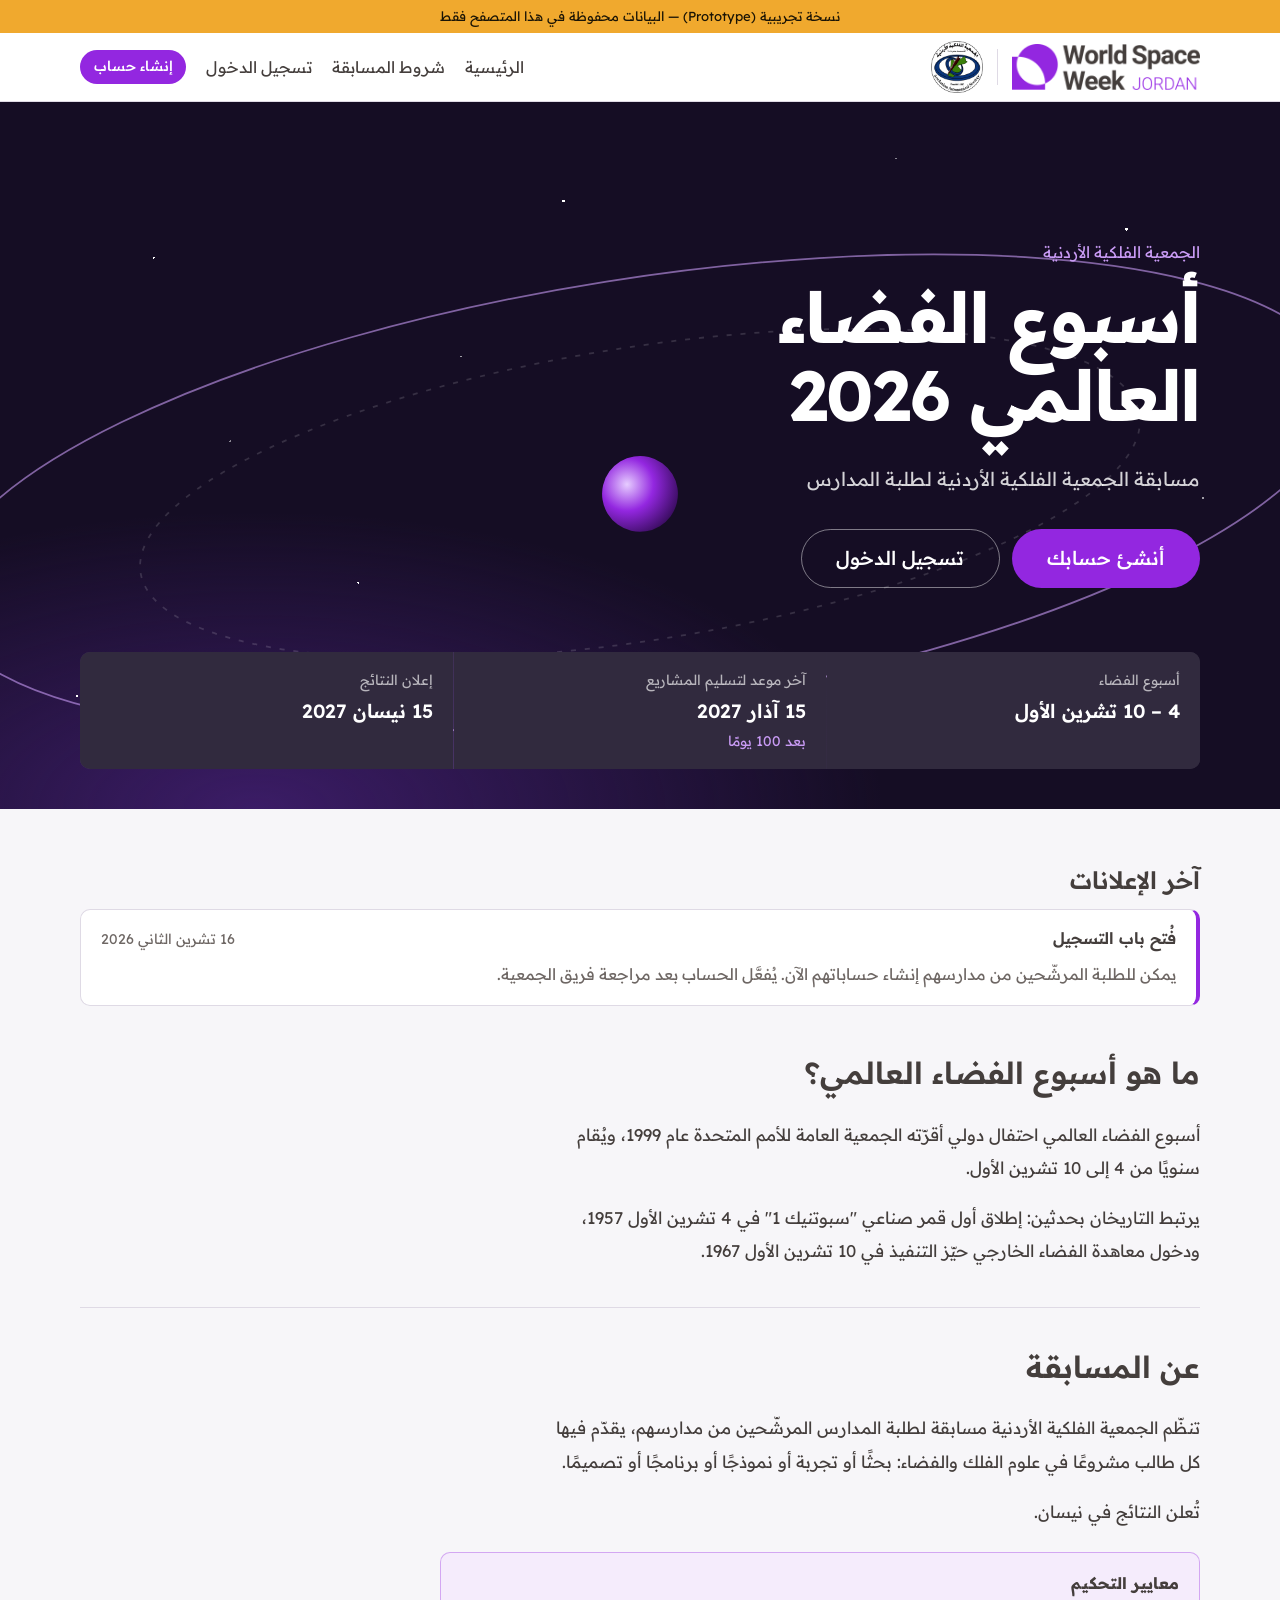
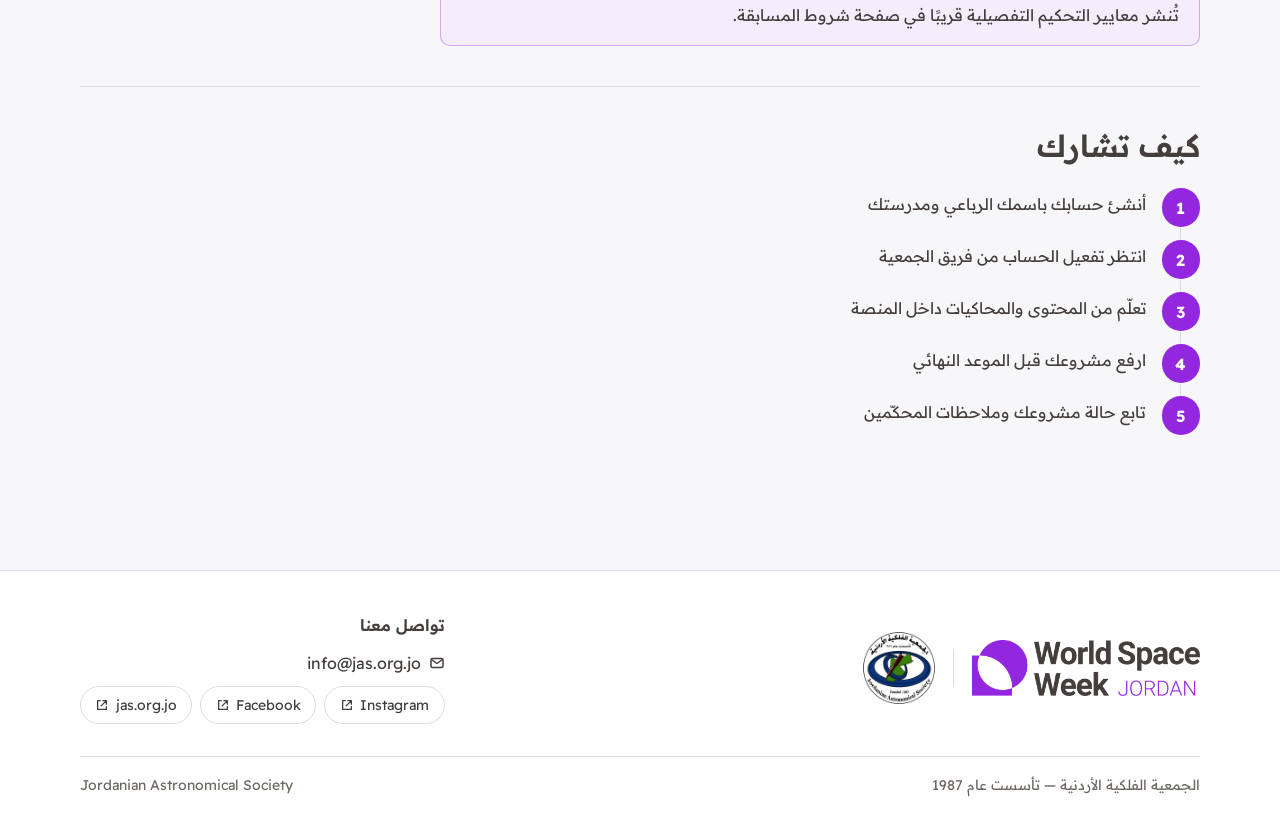
==== index.html @ 75c740f1 "Add files via upload" ====
<!doctype html>
<html lang="ar" dir="rtl">
<head>
  <meta charset="utf-8">
  <meta name="viewport" content="width=device-width, initial-scale=1, viewport-fit=cover">
  <title>أسبوع الفضاء العالمي — الأردن</title>
  <meta name="description" content="منصة مسابقة أسبوع الفضاء العالمي لطلبة المدارس — الجمعية الفلكية الأردنية">
  <meta name="theme-color" content="#FFFFFF" media="(prefers-color-scheme: light)">
  <meta name="theme-color" content="#1B1330" media="(prefers-color-scheme: dark)">
  <link rel="icon" type="image/png" href="assets/img/favicon-64.png">
  <link rel="apple-touch-icon" href="assets/img/apple-touch-icon.png">
  <link rel="preconnect" href="https://fonts.googleapis.com">
  <link rel="preconnect" href="https://fonts.gstatic.com" crossorigin>
  <link href="https://fonts.googleapis.com/css2?family=Readex+Pro:wght@300;400;500;600;700&display=swap" rel="stylesheet">
  <link rel="stylesheet" href="assets/css/styles.css?v=7">
</head>
<body>
  <div class="proto-bar">نسخة تجريبية (Prototype) — البيانات محفوظة في هذا المتصفح فقط</div>
  <div id="app"><div class="loading" role="status"><span class="orbit-spinner" aria-hidden="true"></span><span>جارٍ التحميل…</span></div></div>
  <noscript><p style="padding:2rem;text-align:center">هذه المنصة تحتاج إلى تفعيل JavaScript.</p></noscript>

  <!-- عند رفع أي تحديث: غيّر رقم ?v= في كل الأسطر (7 ← 8 ...) حتى يجلب المتصفح الملفات الجديدة -->
  <!-- ترتيب التحميل مهم: الإعدادات ← الأدوات ← المكوّنات ← البيانات ← الصفحات ← التشغيل -->
  <script src="assets/js/config.js?v=7"></script>
  <script src="assets/js/ui.js?v=7"></script>
  <script src="assets/js/texts.js?v=7"></script>
  <script src="assets/js/components.js?v=7"></script>
  <script src="assets/js/mock-data.js?v=7"></script>
  <script src="assets/js/api.js?v=7"></script>
  <script src="assets/js/app.js?v=7"></script>
  <script src="assets/js/views/public.js?v=7"></script>
  <script src="assets/js/views/student.js?v=7"></script>
  <script src="assets/js/views/admin.js?v=7"></script>
  <script>WSW.start();</script>
</body>
</html>
---- assets/css/styles.css ----
/* =========================================================
   styles.css — منصة أسبوع الفضاء العالمي
   الألوان كلها متغيّرات في :root — عدّلها لتطابق هوية الجمعية.
   ========================================================= */

:root {
  /* الهوية الرسمية — World Space Week Jordan
     البنفسجي: Pantone 7442 C · الرمادي الفحمي: Pantone Black 7 C */
  --brand: #9327E0;
  --brand-hover: #7C1BC4;
  --brand-light: #C99BF5;      /* بنفسجي فاتح للنصوص على الخلفيات الغامقة */
  --charcoal: #443E3C;

  --night: #150D24;            /* سماء الليل: أسود مائل للبنفسجي */
  --night-2: #241640;
  --violet: var(--brand);      /* الروابط وحالات التمرير */

  /* ألوان دلالية (حالات) — ليست من الهوية، ومستقلة عنها عمدًا */
  --amber: #F0A92E;
  --amber-deep: #B8740F;
  --teal: #1C8C7A;
  --rose: #C2413B;

  /* الأسطح والنص (فاتح) */
  --bg: #F7F6F9;
  --surface: #FFFFFF;
  --surface-2: #EFECF3;
  --ink: var(--charcoal);
  --ink-2: #6E6764;
  --line: #DFDAE5;
  --focus: var(--brand);

  --radius-lg: 18px;
  --radius: 10px;
  --radius-sm: 6px;
  --shadow: 0 1px 2px rgba(15, 21, 53, .06), 0 8px 24px -12px rgba(15, 21, 53, .18);

  --font: "Readex Pro", "Segoe UI", Tahoma, "Noto Sans Arabic", system-ui, sans-serif;
  --step--1: .875rem;
  --step-0: 1rem;
  --step-1: 1.2rem;
  --step-2: 1.5rem;
  --step-3: 2rem;
  --step-4: clamp(2.4rem, 6vw, 4.4rem);

  --wrap: 1120px;
  color-scheme: light;
}

@media (prefers-color-scheme: dark) {
  :root:not([data-theme="light"]) {
    --bg: #110A1D; --surface: #1B1330; --surface-2: #251A3F;
    --ink: #EEEAF3; --ink-2: #B3A9C4; --line: #35294D; --focus: var(--brand-light); --violet: var(--brand-light);
    --shadow: 0 1px 2px rgba(0,0,0,.3), 0 10px 28px -14px rgba(0,0,0,.6);
    color-scheme: dark;
  }
}
:root[data-theme="dark"] {
  --bg: #110A1D; --surface: #1B1330; --surface-2: #251A3F;
  --ink: #EEEAF3; --ink-2: #B3A9C4; --line: #35294D; --focus: var(--brand-light); --violet: var(--brand-light);
  --shadow: 0 1px 2px rgba(0,0,0,.3), 0 10px 28px -14px rgba(0,0,0,.6);
  color-scheme: dark;
}

/* ---------- الأساس ---------- */
*, *::before, *::after { box-sizing: border-box; }
html { -webkit-text-size-adjust: 100%; scroll-padding-top: env(safe-area-inset-top, 0px); height: 100%; }
:root { padding-top: env(safe-area-inset-top, 0px); padding-bottom: env(safe-area-inset-bottom, 0px); }
body {
  margin: 0; min-height: 100%;
  font-family: var(--font); font-size: var(--step-0); line-height: 1.75;
  background: var(--bg); color: var(--ink);
  text-rendering: optimizeLegibility;
}
body.no-scroll { overflow: hidden; }
h1, h2, h3, h4 { line-height: 1.3; margin: 0 0 .5em; font-weight: 600; }
h1 { font-size: var(--step-3); letter-spacing: -.01em; }
h2 { font-size: var(--step-2); }
h3 { font-size: var(--step-1); }
p { margin: 0 0 1em; }
a { color: var(--violet); text-underline-offset: .2em; }

img, video, iframe { max-width: 100%; display: block; }
:focus-visible { outline: 3px solid var(--focus); outline-offset: 2px; border-radius: 4px; }
.sr-only { position: absolute; width: 1px; height: 1px; overflow: hidden; clip: rect(0 0 0 0); white-space: nowrap; }
.muted { color: var(--ink-2); }
.wrap { width: min(100% - 2.5rem, var(--wrap)); margin-inline: auto; }
.page-pad { padding-block: 4rem; }
[dir="ltr"] { text-align: left; }
input[dir="ltr"] { text-align: left; }

/* ---------- الأزرار ---------- */
.btn {
  --b: var(--surface-2); --c: var(--ink);
  display: inline-flex; align-items: center; justify-content: center; gap: .5em;
  min-height: 44px; padding: .5em 1.25em; border: 1px solid transparent; border-radius: 999px;
  background: var(--b); color: var(--c); font: inherit; font-weight: 500; text-decoration: none;
  cursor: pointer; transition: background-color .15s, border-color .15s, transform .1s;
}
.btn:active { transform: translateY(1px); }
.btn:disabled { opacity: .55; cursor: not-allowed; }
.btn--primary { --b: var(--brand); --c: #fff; }
.btn--primary:hover { --b: var(--brand-hover); }
.btn--ghost { --b: transparent; border-color: var(--line); }
.btn--ghost:hover { --b: var(--surface-2); }
.btn--danger { --b: var(--rose); --c: #fff; }
.btn--danger-ghost { --b: transparent; --c: var(--rose); border-color: color-mix(in srgb, var(--rose) 40%, transparent); }
.btn--danger-ghost:hover { --b: color-mix(in srgb, var(--rose) 10%, transparent); }
.btn--onDark { --b: transparent; --c: #fff; border-color: rgba(255,255,255,.45); }
.btn--onDark:hover { --b: rgba(255,255,255,.1); }
.btn--small { min-height: 34px; padding: .2em .9em; font-size: var(--step--1); }
.btn--large { min-height: 52px; padding: .6em 1.8em; font-size: var(--step-1); }
.btn--block { width: 100%; }
.btn.is-busy { position: relative; color: transparent; }
.btn.is-busy::after { content: ""; position: absolute; width: 1.1em; height: 1.1em; border: 2px solid var(--ink-2); border-top-color: transparent; border-radius: 50%; animation: spin .7s linear infinite; }
.btn-group { display: flex; flex-wrap: wrap; gap: .5rem; }
.icon-btn { width: 34px; height: 34px; display: inline-grid; place-items: center; border: 1px solid var(--line); border-radius: 50%; background: var(--surface); color: var(--ink); cursor: pointer; font: inherit; }
.icon-btn:hover:not(:disabled) { background: var(--surface-2); }
.icon-btn:disabled { opacity: .35; cursor: default; }
.linklike { background: none; border: 0; padding: 0; font: inherit; color: inherit; text-decoration: underline; text-underline-offset: .2em; cursor: pointer; }

/* ---------- الشارة (Brand) ---------- */
.brand { display: inline-flex; align-items: center; color: inherit; text-decoration: none; flex: none; }
.brands { display: flex; align-items: center; gap: .9rem; }
.brand__divider { width: 1px; height: 36px; background: var(--line); flex: none; }
.sidebar .brand__divider { background: rgba(255,255,255,.25); height: 30px; }
.brand__logo { height: 46px; width: auto; display: block; }
.brand__logo--jas { height: 52px; }
.brand__logo--white { display: none; }
.sidebar .brands { gap: .6rem; }
.sidebar .brand__logo { height: 34px; }
.sidebar .brand__logo--jas { height: 42px; }
.sidebar .brand__logo--color { display: none; }
.sidebar .brand__logo--white { display: block; }
@media (prefers-color-scheme: dark) {
  :root:not([data-theme="light"]) :is(.topbar, .footer) .brand__logo--color { display: none; }
  :root:not([data-theme="light"]) :is(.topbar, .footer) .brand__logo--white { display: block; }
}

/* ---------- الواجهة العامة ---------- */
.topbar { position: sticky; top: 0; z-index: 20; background: color-mix(in srgb, var(--surface) 94%, transparent); color: var(--ink); border-bottom: 1px solid var(--line); backdrop-filter: blur(8px); padding-top: env(safe-area-inset-top, 0px); top: env(safe-area-inset-top, 0px); }
.topbar__inner { display: flex; align-items: center; justify-content: space-between; gap: 1rem; min-height: 68px; }
.topnav { display: flex; align-items: center; gap: 1.25rem; flex-wrap: wrap; }
.topnav a:not(.btn) { color: var(--ink); text-decoration: none; }
.topnav a:not(.btn):hover { color: var(--violet); }

/* ذيل الصفحة: الشعاران + التواصل */
.footer { margin-top: 5rem; border-top: 1px solid var(--line); background: var(--surface); color: var(--ink-2); font-size: var(--step--1); }
.footer__inner { display: flex; justify-content: space-between; align-items: center; gap: 2rem 3rem; flex-wrap: wrap; padding-block: 2.5rem 2rem; }
.footer__logos { display: flex; align-items: center; gap: 1.1rem; }
.footer .brand__logo { height: 56px; }
.footer .brand__logo--jas { height: 72px; }
.footer__contact { display: flex; flex-direction: column; gap: .6rem; }
.footer__title { margin: 0; font-weight: 600; color: var(--ink); font-size: var(--step-0); }
.footer__mail { display: inline-flex; align-items: center; gap: .5rem; color: var(--ink); text-decoration: none; font-size: var(--step-0); }
.footer__mail:hover { color: var(--violet); }
.footer__social { list-style: none; padding: 0; margin: 0; display: flex; flex-wrap: wrap; gap: .5rem; }
.footer__social a { display: inline-flex; align-items: center; gap: .4rem; min-height: 38px; padding: .2rem .9rem; border: 1px solid var(--line); border-radius: 999px; color: var(--ink); text-decoration: none; }
.footer__social a:hover { border-color: var(--brand); color: var(--violet); }
.footer__icon { width: 1em; height: 1em; flex: none; }
.footer__bottom { display: flex; justify-content: space-between; gap: .5rem 1rem; flex-wrap: wrap; border-top: 1px solid var(--line); padding-block: 1rem 1.5rem; }
.footer__bottom p { margin: 0; }

/* الـHero: سماء الليل ومدار واحد — العنصر البصري المميز للمنصة */
.hero { position: relative; overflow: hidden; background: var(--night); color: #fff; isolation: isolate; }
.hero__sky {
  position: absolute; inset: 0; z-index: -2;
  background:
    radial-gradient(1px 1px at 12% 22%, #fff 99%, transparent), radial-gradient(1px 1px at 28% 68%, #fff 99%, transparent),
    radial-gradient(1.5px 1.5px at 44% 14%, #fff 99%, transparent), radial-gradient(1px 1px at 63% 42%, #fff 99%, transparent),
    radial-gradient(1px 1px at 78% 78%, #fff 99%, transparent), radial-gradient(1.5px 1.5px at 88% 18%, #fff 99%, transparent),
    radial-gradient(1px 1px at 6% 84%, #fff 99%, transparent), radial-gradient(1px 1px at 52% 88%, #fff 99%, transparent),
    radial-gradient(1px 1px at 36% 36%, rgba(255,255,255,.6) 99%, transparent), radial-gradient(1px 1px at 94% 56%, rgba(255,255,255,.6) 99%, transparent),
    radial-gradient(1px 1px at 18% 48%, rgba(255,255,255,.5) 99%, transparent), radial-gradient(1px 1px at 70% 8%, rgba(255,255,255,.5) 99%, transparent),
    radial-gradient(ellipse 70% 60% at 20% 100%, #3B1C66 0%, transparent 70%),
    var(--night);
}
.hero__orbit { position: absolute; inset: 0; width: 100%; height: 100%; z-index: -1; }
.orbit-path { fill: none; stroke: rgba(201, 155, 245, .6); stroke-width: 1.4; stroke-dasharray: 2400; stroke-dashoffset: 2400; animation: draw 2.6s cubic-bezier(.6,.1,.2,1) .2s forwards; }
.orbit-path--faint { stroke: rgba(255,255,255,.14); stroke-dasharray: 4 7; stroke-dashoffset: 0; animation: none; }
.orbit-planet { transform-origin: 600px 310px; }
.orbit-sat {
  fill: #fff; filter: drop-shadow(0 0 6px #fff);
  offset-path: path("M 40 310 A 560 170 0 1 1 1160 310 A 560 170 0 1 1 40 310");
  offset-rotate: 0deg;
  animation: orbit 48s linear infinite; opacity: 0; animation-delay: 2.4s;
}
@keyframes draw { to { stroke-dashoffset: 0; } }
@keyframes orbit { 0% { offset-distance: 0%; opacity: 1; } 100% { offset-distance: 100%; opacity: 1; } }

.hero__content { padding-block: clamp(4rem, 12vw, 8.5rem) 2.5rem; max-width: 760px; margin-inline-start: max(1.25rem, calc((100% - var(--wrap)) / 2)); }
.hero__org { font-size: var(--step-0); color: var(--brand-light); margin-bottom: .75rem; }
.hero__title { font-size: var(--step-4); font-weight: 700; line-height: 1.12; letter-spacing: -.02em; margin-bottom: .4em; text-wrap: balance; }
.hero__tagline { font-size: var(--step-1); color: rgba(255,255,255,.82); max-width: 34ch; }
.hero__actions { display: flex; gap: .75rem; flex-wrap: wrap; margin-top: 2rem; }
.hero__facts { padding-block: 1.5rem 2.5rem; }
.hero__facts dl { display: grid; grid-template-columns: repeat(auto-fit, minmax(190px, 1fr)); gap: 1px; margin: 0; background: rgba(255,255,255,.12); border-radius: var(--radius); overflow: hidden; }
.hero__facts dl > div { background: color-mix(in srgb, var(--night) 88%, #fff); padding: 1rem 1.25rem; }
.hero__facts dt { font-size: var(--step--1); color: rgba(255,255,255,.65); }
.hero__facts dd { margin: .2rem 0 0; font-weight: 600; font-size: var(--step-1); }
.hero__facts dd small { display: block; font-weight: 400; font-size: var(--step--1); color: var(--brand-light); }

.news { padding-top: 3.5rem; }
.news__list { display: grid; gap: 1rem; grid-template-columns: repeat(auto-fit, minmax(260px, 1fr)); }
.news__list--stack { grid-template-columns: 1fr; max-width: 760px; }
.announce { background: var(--surface); border: 1px solid var(--line); border-radius: var(--radius); padding: 1.1rem 1.25rem; }
.announce--pinned { border-inline-start: 4px solid var(--brand); }
.announce header { display: flex; justify-content: space-between; gap: 1rem; align-items: baseline; }
.announce h3 { font-size: var(--step-0); margin: 0; }
.announce time { font-size: var(--step--1); color: var(--ink-2); white-space: nowrap; }
.announce p { margin: .5rem 0 0; color: var(--ink-2); }

.page-head { background: radial-gradient(ellipse 60% 120% at 0% 0%, #3B1C66, transparent 70%), var(--night); color: #fff; padding-block: 3rem 2.5rem; }
.page-head h1 { margin: 0; font-size: clamp(1.8rem, 4vw, 2.6rem); }

/* ---------- المحتوى الديناميكي (CMS) ---------- */
.cms { padding-top: 3rem; }
.cms--app { padding-top: 0; }
.cms-section { padding-block: 2.5rem; border-top: 1px solid var(--line); scroll-margin-top: 90px; }
.cms-section:first-child { border-top: 0; padding-top: 0; }
.cms-section__head { max-width: 62ch; margin-bottom: 1.5rem; }
.cms-section__head h2 { font-size: clamp(1.4rem, 3vw, 1.9rem); margin-bottom: .25em; }
.lede { color: var(--ink-2); font-size: var(--step-1); margin: 0; }
.cms-section__body > * + * { margin-top: 1.5rem; }
.prose { max-width: 66ch; font-size: 1.06rem; line-height: 1.95; }
.prose p:last-child { margin-bottom: 0; }

.c-grid { display: grid; gap: 1rem; grid-template-columns: repeat(auto-fill, minmax(250px, 1fr)); }
.c-image, .c-video, .c-sim, .c-gallery { margin: 0; }
.c-image img { border-radius: var(--radius); width: 100%; }
figcaption { color: var(--ink-2); font-size: var(--step--1); margin-top: .5rem; }
.ratio { position: relative; aspect-ratio: 16 / 9; background: #000; border-radius: var(--radius); overflow: hidden; max-width: 820px; }
.ratio iframe, .ratio video { position: absolute; inset: 0; width: 100%; height: 100%; border: 0; }
.c-sim iframe { width: 100%; border: 1px solid var(--line); border-radius: var(--radius); background: #fff; }
.c-gallery__grid { display: grid; gap: .5rem; grid-template-columns: repeat(auto-fill, minmax(160px, 1fr)); }
.c-gallery__grid img, .c-gallery__grid .media-placeholder { aspect-ratio: 1; object-fit: cover; border-radius: var(--radius-sm); width: 100%; }
.media-placeholder { aspect-ratio: 16 / 9; background: radial-gradient(circle at 70% 30%, #4A2380, var(--night)); }

.c-link { display: flex; flex-direction: column; gap: .2rem; padding: 1rem 1.2rem; border: 1px solid var(--line); border-radius: var(--radius); background: var(--surface); color: var(--ink); text-decoration: none; transition: border-color .15s; }
.c-link:hover { border-color: var(--violet); }
.c-link__title { font-weight: 600; }
.c-link__desc { color: var(--ink-2); font-size: var(--step--1); }
.c-link__host { color: var(--violet); font-size: var(--step--1); margin-top: auto; padding-top: .4rem; direction: ltr; text-align: end; }
.c-link--file .c-link__host { direction: rtl; }

.c-card { display: flex; flex-direction: column; background: var(--surface); border: 1px solid var(--line); border-radius: var(--radius); overflow: hidden; color: var(--ink); text-decoration: none; }
.c-card img, .c-card .media-placeholder { aspect-ratio: 16 / 9; object-fit: cover; width: 100%; }
.c-card__body { padding: 1rem 1.2rem; }
.c-card h4 { margin: 0 0 .3rem; }
.c-card p { margin: 0; color: var(--ink-2); font-size: var(--step--1); }

/* بطاقة المهمة الفضائية — مثال المكوّن المخصص */
.c-mission { display: flex; flex-direction: column; background: var(--night); color: #fff; border-radius: var(--radius-lg); padding: 1.25rem 1.3rem 1rem; position: relative; overflow: hidden; }
.c-mission::after { content: ""; position: absolute; inset-inline-end: -40px; top: -40px; width: 140px; height: 140px; border: 1px solid rgba(201,155,245,.4); border-radius: 50%; }
.c-mission header { position: relative; z-index: 1; }
.c-mission__date { font-size: 2.6rem; font-weight: 700; color: var(--brand-light); line-height: 1; display: block; margin-bottom: .6rem; font-variant-numeric: tabular-nums; }
.c-mission h4 { font-size: var(--step-1); margin: 0; }
.c-mission__agency { font-size: var(--step--1); color: rgba(255,255,255,.65); }
.c-mission img { border-radius: var(--radius-sm); margin-top: .75rem; aspect-ratio: 16/9; object-fit: cover; }
.c-mission p { color: rgba(255,255,255,.85); margin: .8rem 0 1rem; font-size: .95rem; }
.c-mission footer { margin-top: auto; display: flex; justify-content: space-between; gap: .5rem; flex-wrap: wrap; border-top: 1px solid rgba(255,255,255,.14); padding-top: .7rem; font-size: var(--step--1); color: rgba(255,255,255,.65); }
.c-mission footer a { color: var(--brand-light); }

.c-notice { border-radius: var(--radius); padding: 1rem 1.25rem; border: 1px solid; max-width: 760px; }
.c-notice strong { display: block; margin-bottom: .25rem; }
.c-notice p { margin: 0; }
.c-notice p + p { margin-top: .5rem; }
.c-notice--info { background: color-mix(in srgb, var(--violet) 9%, var(--surface)); border-color: color-mix(in srgb, var(--violet) 35%, transparent); }
.c-notice--warn { background: color-mix(in srgb, var(--amber) 14%, var(--surface)); border-color: color-mix(in srgb, var(--amber) 55%, transparent); }
.c-notice--success { background: color-mix(in srgb, var(--teal) 10%, var(--surface)); border-color: color-mix(in srgb, var(--teal) 40%, transparent); }
.c-notice + .c-notice, .dash-head + .c-notice { margin-bottom: 1rem; }

/* الخطوات: تسلسل حقيقي، فالترقيم هنا يحمل معنى */
.c-steps { list-style: none; counter-reset: s; padding: 0; margin: 0; display: grid; gap: 0; max-width: 640px; }
.c-steps li { counter-increment: s; position: relative; padding: 0 3.4rem 1.5rem 0; min-height: 2.6rem; }
.c-steps li::before { content: counter(s); position: absolute; inset-inline-start: 0; top: -.1rem; width: 2.4rem; height: 2.4rem; display: grid; place-items: center; border-radius: 50%; background: var(--brand); color: #fff; font-weight: 700; }
.c-steps li::after { content: ""; position: absolute; inset-inline-start: 1.2rem; top: 2.4rem; bottom: .1rem; width: 1px; background: var(--line); }
.c-steps li:last-child::after { display: none; }

.c-assignment { display: flex; justify-content: space-between; align-items: center; gap: 1.5rem; flex-wrap: wrap; padding: 1.25rem 1.4rem; border: 2px dashed color-mix(in srgb, var(--brand) 55%, var(--line)); border-radius: var(--radius-lg); max-width: 820px; }
.c-assignment strong { font-size: var(--step-1); }
.c-assignment p { margin: .4rem 0 0; }
.c-assignment__due { color: var(--violet); font-weight: 500; }

/* ---------- الدخول والتسجيل ---------- */
.auth { display: grid; gap: 1.5rem; justify-content: center; align-items: start; grid-template-columns: minmax(0, 460px); padding: 3.5rem 1.25rem; }
.auth--wide { grid-template-columns: minmax(0, 620px); }
@media (min-width: 900px) { .auth:not(.auth--wide) { grid-template-columns: 440px 320px; } }
.auth__card { background: var(--surface); border: 1px solid var(--line); border-radius: var(--radius-lg); padding: clamp(1.4rem, 4vw, 2.2rem); box-shadow: var(--shadow); }
.auth__card h1 { font-size: var(--step-2); }
.auth__alt { text-align: center; margin: 1.2rem 0 0; color: var(--ink-2); }
.demo-box { border: 1px dashed var(--line); border-radius: var(--radius); padding: 1rem 1.2rem; font-size: var(--step--1); color: var(--ink-2); }
.demo-box table { border-collapse: collapse; width: 100%; }
.demo-box td { padding: .3rem 0; border-top: 1px solid var(--line); }
.demo-box td[dir="ltr"] { font-size: .8rem; }
.status-card--pending { border-top: 4px solid var(--amber); }
.status-card--rejected, .status-card--disabled { border-top: 4px solid var(--rose); }

/* ---------- النماذج ---------- */
.field { display: block; margin: 0 0 1.1rem; border: 0; padding: 0; min-width: 0; }
.field label, .field legend { display: block; font-weight: 500; margin-bottom: .35rem; padding: 0; }
.req { color: var(--rose); }
input:not([type=checkbox]):not([type=file]), select, textarea {
  width: 100%; font: inherit; color: var(--ink); background: var(--surface);
  border: 1px solid var(--line); border-radius: var(--radius-sm); padding: .6rem .75rem; min-height: 44px;
}
textarea { resize: vertical; line-height: 1.7; }
input:focus, select:focus, textarea:focus { outline: 2px solid var(--focus); outline-offset: 0; border-color: transparent; }
[aria-invalid="true"] { border-color: var(--rose) !important; }
.hint { font-size: var(--step--1); color: var(--ink-2); margin: .3rem 0 0; }
.field-error { color: var(--rose); font-size: var(--step--1); margin: .3rem 0 0; }
.form-error { background: color-mix(in srgb, var(--rose) 10%, var(--surface)); color: var(--rose); padding: .7rem 1rem; border-radius: var(--radius-sm); }
.check { display: flex; gap: .6rem; align-items: flex-start; margin: .6rem 0 1.2rem; cursor: pointer; }
.check input { width: 1.15rem; height: 1.15rem; margin-top: .35rem; accent-color: var(--brand); flex: none; }
.grid-2 { display: grid; gap: 0 1rem; grid-template-columns: repeat(auto-fit, minmax(220px, 1fr)); }
.form-actions { display: flex; gap: .6rem; flex-wrap: wrap; margin-top: 1.25rem; }
.form-actions--sticky { position: sticky; bottom: env(safe-area-inset-bottom, 0px); background: var(--surface); padding: 1rem 0 .5rem; border-top: 1px solid var(--line); }
.form-panel { background: var(--surface); border: 1px solid var(--line); border-radius: var(--radius-lg); padding: clamp(1.2rem, 3vw, 2rem); max-width: 780px; }
.dropzone { display: grid; place-items: center; min-height: 96px; border: 2px dashed var(--line); border-radius: var(--radius); color: var(--ink-2); cursor: pointer; text-align: center; padding: 1rem; }
.dropzone.is-over, .dropzone:hover { border-color: var(--violet); color: var(--ink); }
.dropzone input { position: absolute; width: 1px; height: 1px; opacity: 0; }
.dropzone:focus-within { outline: 3px solid var(--focus); }
.file-list { list-style: none; padding: 0; margin: 0 0 .6rem; display: grid; gap: .4rem; }
.file-list li { display: flex; align-items: center; gap: .75rem; padding: .4rem .5rem .4rem .75rem; background: var(--surface-2); border-radius: var(--radius-sm); }
.file-list li span:first-child { flex: 1; overflow-wrap: anywhere; }
.link-row { display: grid; grid-template-columns: 1fr 1.6fr auto; gap: .5rem; margin-bottom: .5rem; align-items: center; }
@media (max-width: 560px) { .link-row { grid-template-columns: 1fr auto; } .link-row [data-u] { grid-column: 1; grid-row: 2; } }

/* ---------- قوالب اللوحات (طالب / إدارة) ---------- */
.app { display: grid; grid-template-columns: 260px minmax(0, 1fr); min-height: 100%; }
.sidebar {
  position: sticky; top: env(safe-area-inset-top, 0px); height: 100vh; height: 100dvh; overflow-y: auto; display: flex; flex-direction: column; gap: 1.5rem;
  background: var(--night); color: #fff; padding: 1.4rem 1rem;
}
.app--admin .sidebar { background: #1E1530; }
.sidenav { display: flex; flex-direction: column; gap: .15rem; }
.sidenav a { color: rgba(255,255,255,.78); text-decoration: none; padding: .55rem .8rem; border-radius: var(--radius-sm); }
.sidenav a:hover { background: rgba(255,255,255,.07); color: #fff; }
.sidenav a[aria-current="page"] { background: rgba(147,39,224,.28); color: #fff; font-weight: 500; box-shadow: inset -3px 0 0 var(--brand-light); }
.sidebar__user { margin-top: auto; border-top: 1px solid rgba(255,255,255,.12); padding-top: 1rem; display: flex; flex-direction: column; font-size: var(--step--1); }
.sidebar__name { font-weight: 500; }
.sidebar__role { color: rgba(255,255,255,.6); }
.sidebar__links { display: flex; gap: 1rem; margin-top: .6rem; }
.sidebar__links a, .sidebar__links button { color: rgba(255,255,255,.8); }
.app__main { padding: clamp(1.25rem, 3vw, 2.5rem); max-width: 1180px; width: 100%; }
.app__main:focus { outline: none; }

@media (max-width: 860px) {
  .app { grid-template-columns: minmax(0, 1fr); }
  .sidebar { position: sticky; top: 0; height: auto; flex-direction: column; gap: .6rem; padding: .8rem 1rem .4rem; z-index: 20; padding-top: calc(.8rem + env(safe-area-inset-top, 0px)); top: 0; }
  .sidenav { flex-direction: row; overflow-x: auto; scrollbar-width: none; margin-inline: -1rem; padding-inline: 1rem; }
  .sidenav a { white-space: nowrap; }
  .sidenav a[aria-current="page"] { box-shadow: inset 0 -2px 0 var(--brand-light); }
  .sidebar__user { display: none; }
}

.dash-head { margin-bottom: 1.75rem; }
.dash-head h1 { margin-bottom: .2em; }
.dash-head--row { display: flex; justify-content: space-between; align-items: center; gap: 1rem; flex-wrap: wrap; }
.dash-head--row h1 { margin: 0; }
.dash-head__meta { color: var(--ink-2); margin: 0; }
.crumbs { margin: 0 0 .4rem; font-size: var(--step--1); }
.crumbs a { color: var(--ink-2); }

.dash-grid, .detail-grid { display: grid; gap: 1rem; grid-template-columns: repeat(auto-fit, minmax(280px, 1fr)); align-items: start; }
.panel { background: var(--surface); border: 1px solid var(--line); border-radius: var(--radius-lg); padding: 1.25rem 1.4rem; min-width: 0; }
.panel--wide { grid-column: 1 / -1; }
.panel h2 { font-size: var(--step-1); }
.panel__head { display: flex; justify-content: space-between; align-items: baseline; gap: 1rem; }
.panel--deadline { background: var(--night); color: #fff; border-color: var(--night); }
.panel--deadline .muted { color: rgba(255,255,255,.65); }
.panel--danger { border-color: color-mix(in srgb, var(--rose) 35%, var(--line)); }
.big-number { font-size: 3.4rem; font-weight: 700; line-height: 1; color: var(--brand-light); margin: .4rem 0 .6rem; font-variant-numeric: tabular-nums; }
.big-number span { display: block; font-size: var(--step-0); font-weight: 400; color: #fff; margin-top: .4rem; }
.mini-list { list-style: none; padding: 0; margin: 0 0 1rem; }
.mini-list li { display: flex; align-items: center; justify-content: space-between; gap: .75rem; padding: .6rem 0; border-bottom: 1px solid var(--line); }
.mini-list li:last-child { border-bottom: 0; }
.mini-list a { color: var(--ink); }

.stat-row { display: grid; gap: 1rem; grid-template-columns: repeat(auto-fit, minmax(170px, 1fr)); margin-bottom: 1.5rem; }
.stat { display: flex; flex-direction: column; background: var(--surface); border: 1px solid var(--line); border-radius: var(--radius); padding: 1rem 1.2rem; color: var(--ink-2); text-decoration: none; }
a.stat:hover { border-color: var(--violet); }
.stat__n { font-size: 2.1rem; font-weight: 700; color: var(--ink); line-height: 1.2; font-variant-numeric: tabular-nums; }
.stat__n small { font-size: 1rem; color: var(--ink-2); font-weight: 400; }
.stat--alert .stat__n { color: var(--amber-deep); }
.bars { list-style: none; padding: 0; margin: 0; display: grid; gap: .8rem; }
.bars li { display: grid; grid-template-columns: 7rem 1fr 2rem; gap: .75rem; align-items: center; }
.bars__track { height: 10px; background: var(--surface-2); border-radius: 99px; overflow: hidden; }
.bars__fill { display: block; height: 100%; background: var(--teal); border-radius: 99px; }
.bars b { text-align: end; font-variant-numeric: tabular-nums; }

/* الحالات: اللون يحمل المعنى، والنص يبقى موجودًا دائمًا */
.pill { display: inline-block; padding: .1rem .7rem; border-radius: 999px; font-size: .82rem; font-weight: 500; white-space: nowrap; border: 1px solid transparent; }
.pill--draft, .pill--pub-draft, .pill--acc-pending { background: var(--surface-2); color: var(--ink-2); border-color: var(--line); }
.pill--submitted { background: color-mix(in srgb, var(--brand) 14%, transparent); color: var(--violet); }
.pill--under_review, .pill--acc-pending { background: color-mix(in srgb, var(--amber) 20%, transparent); color: var(--amber-deep); border-color: transparent; }
.pill--approved, .pill--acc-active, .pill--pub-published { background: color-mix(in srgb, var(--teal) 15%, transparent); color: var(--teal); }
.pill--needs_revision { background: color-mix(in srgb, var(--amber) 28%, transparent); color: #8A5410; }
.pill--rejected, .pill--acc-rejected, .pill--acc-disabled { background: color-mix(in srgb, var(--rose) 13%, transparent); color: var(--rose); }
.pill--pub-hidden { background: transparent; color: var(--ink-2); border: 1px dashed var(--line); }
@media (prefers-color-scheme: dark) { :root:not([data-theme="light"]) .pill--needs_revision { color: var(--amber); } }

/* ---------- المشاريع ---------- */
.project-list { display: grid; gap: .75rem; max-width: 860px; }
.project-row { display: flex; align-items: center; justify-content: space-between; gap: 1rem; background: var(--surface); border: 1px solid var(--line); border-radius: var(--radius); padding: 1rem 1.25rem; color: var(--ink); text-decoration: none; }
.project-row:hover { border-color: var(--violet); }
.project-row h2 { font-size: var(--step-1); margin: 0 0 .15rem; }
.project-row p { margin: 0; font-size: var(--step--1); }
.toolbar { display: flex; gap: .6rem; flex-wrap: wrap; margin: 0 0 1.5rem; }

/* مسار حالة المشروع — تسلسل حقيقي */
.track { list-style: none; display: grid; grid-template-columns: repeat(4, 1fr); padding: 0; margin: 0 0 1.5rem; counter-reset: t; max-width: 860px; }
.track li { counter-increment: t; position: relative; text-align: center; font-size: var(--step--1); color: var(--ink-2); padding-top: 2.4rem; }
.track li::before { content: counter(t); position: absolute; top: 0; inset-inline-start: 50%; transform: translateX(50%); width: 1.9rem; height: 1.9rem; border-radius: 50%; display: grid; place-items: center; background: var(--surface); border: 2px solid var(--line); color: var(--ink-2); font-weight: 600; z-index: 1; }
.track li::after { content: ""; position: absolute; top: .9rem; inset-inline-start: 50%; width: 100%; height: 2px; background: var(--line); }
.track li:last-child::after { display: none; }
.track li.is-done::before { background: var(--teal); border-color: var(--teal); color: #fff; }
.track li.is-done:has(+ li.is-done)::after { background: var(--teal); }
.track li.is-current { color: var(--ink); font-weight: 600; }
.track li.is-current::before { box-shadow: 0 0 0 4px color-mix(in srgb, var(--teal) 25%, transparent); }
.track li.track--needs_revision.is-current::before { background: var(--amber); border-color: var(--amber); color: #1A1405; }
.track li.track--rejected.is-current::before { background: var(--rose); border-color: var(--rose); }
.kv { margin: 0; display: grid; gap: .5rem; }
.kv > div { display: grid; grid-template-columns: 7.5rem 1fr; gap: .75rem; }
.kv dt { color: var(--ink-2); }
.kv dd { margin: 0; overflow-wrap: anywhere; }
.attach-list { list-style: none; padding: 0; margin: 0; display: grid; gap: .5rem; }
.attach-list li { display: flex; justify-content: space-between; gap: 1rem; }
.history { list-style: none; padding: 0; margin: 0; }
.history li { display: flex; justify-content: space-between; gap: 1rem; padding: .45rem 0; border-bottom: 1px solid var(--line); font-size: var(--step--1); }
.history li:last-child { border: 0; }
.history time { color: var(--ink-2); }
.review-panel { margin-top: 1rem; border: 2px solid var(--violet); }

.toc { display: flex; gap: .5rem; flex-wrap: wrap; margin-bottom: 2rem; }
.toc a { padding: .35rem .9rem; border-radius: 999px; background: var(--surface); border: 1px solid var(--line); color: var(--ink); text-decoration: none; font-size: var(--step--1); }
.toc a:hover { border-color: var(--violet); }

/* ---------- الجداول والفلاتر ---------- */
.filters { display: flex; flex-wrap: wrap; gap: .5rem; margin-bottom: 1rem; }
.filters input { flex: 2 1 240px; }
.filters select { flex: 1 1 150px; width: auto; }
.bulk { display: flex; align-items: center; gap: 1rem; padding: .6rem 1rem; background: color-mix(in srgb, var(--amber) 14%, var(--surface)); border-radius: var(--radius-sm); margin-bottom: 1rem; }
.bulk[hidden] { display: none; }
.table-wrap { position: relative; overflow-x: auto; background: var(--surface); border: 1px solid var(--line); border-radius: var(--radius); }
.table { width: 100%; border-collapse: collapse; font-size: .94rem; }
.table th { text-align: start; font-weight: 500; color: var(--ink-2); background: var(--surface-2); padding: .7rem .9rem; white-space: nowrap; }
.table td { padding: .75rem .9rem; border-top: 1px solid var(--line); vertical-align: top; }
.table--compact td { padding: .45rem .9rem; }
.table tr.is-link { cursor: pointer; }
.table tr.is-link:hover td { background: color-mix(in srgb, var(--violet) 5%, transparent); }
.table a { color: var(--ink); }
.row-actions { white-space: nowrap; }
.row-actions .btn + .btn { margin-inline-start: .3rem; }
.table-count { margin-top: .6rem; font-size: var(--step--1); }

/* ---------- محرر الصفحات (Page Builder) ---------- */
.builder { list-style: none; padding: 0; margin: 0; display: grid; gap: 1rem; }
.builder__section { min-width: 0; background: var(--surface); border: 1px solid var(--line); border-radius: var(--radius-lg); padding: 1rem; }
.builder__section.is-muted { border-style: dashed; }
.builder__section.is-muted > .builder__head .builder__title { opacity: .6; }
.builder__head { display: flex; align-items: center; gap: .9rem; flex-wrap: wrap; }
.builder__title { flex: 1 1 200px; min-width: 0; }
.builder__title h2 { font-size: var(--step-1); margin: 0; }
.builder__title p { margin: 0; font-size: var(--step--1); }
.builder__move { display: flex; flex-direction: column; gap: .25rem; }
.builder__tools { display: flex; gap: .4rem; align-items: center; flex-wrap: wrap; }
.builder__tools select { width: auto; min-height: 34px; padding: .2rem .5rem; font-size: var(--step--1); }
.builder__items { list-style: none; padding: 0; margin: 1rem 0 .75rem; display: grid; gap: .5rem; }
.builder__item { min-width: 0; display: flex; align-items: center; gap: .75rem; flex-wrap: wrap; background: var(--bg); border: 1px solid var(--line); border-radius: var(--radius); padding: .5rem .75rem; }
.builder__item .builder__move { flex-direction: row; }
.builder__item.is-muted { opacity: .65; border-style: dashed; }
.builder__summary { flex: 1 1 180px; min-width: 0; color: var(--ink-2); font-size: var(--step--1); overflow: hidden; text-overflow: ellipsis; white-space: nowrap; }
.type-chip { display: inline-flex; gap: .4rem; align-items: center; font-size: .82rem; font-weight: 500; padding: .15rem .6rem; border-radius: var(--radius-sm); background: var(--surface-2); white-space: nowrap; }
.add-cmp { width: 100%; padding: .7rem; border: 2px dashed var(--line); border-radius: var(--radius); background: none; color: var(--ink-2); font: inherit; cursor: pointer; }
.add-cmp:hover { border-color: var(--brand); color: var(--ink); }
.type-grid { display: grid; gap: .6rem; grid-template-columns: repeat(auto-fill, minmax(140px, 1fr)); }
.type-tile { display: flex; flex-direction: column; align-items: center; gap: .3rem; padding: 1rem .5rem; border: 1px solid var(--line); border-radius: var(--radius); background: var(--surface); color: var(--ink); font: inherit; cursor: pointer; }
.type-tile:hover { border-color: var(--brand); }
.type-tile small { color: var(--violet); }
.type-tile__icon { display: grid; place-items: center; width: 2.4rem; height: 2.4rem; border-radius: 50%; background: var(--brand); color: #fff; font-weight: 700; }
.cmp-editor { display: grid; gap: 1.5rem; grid-template-columns: minmax(0, 1fr) minmax(0, 1fr); }
@media (max-width: 800px) { .cmp-editor { grid-template-columns: 1fr; } }
.cmp-preview { background: var(--bg); border-radius: var(--radius); padding: 1rem; min-width: 0; }
.cmp-preview__label { font-size: var(--step--1); color: var(--ink-2); margin-bottom: .75rem; }
.lib { display: grid; gap: 1rem; grid-template-columns: repeat(auto-fill, minmax(260px, 1fr)); }
.lib__item { background: var(--surface); border: 1px solid var(--line); border-radius: var(--radius); padding: 1rem 1.2rem; }
.lib__item header { display: flex; align-items: center; gap: .6rem; }
.lib__item h2 { font-size: var(--step-0); margin: 0; flex: 1; }
.lib__item p { margin: .4rem 0; font-size: .8rem; }
.lib__item ul { margin: 0; padding-inline-start: 1.1rem; font-size: var(--step--1); }

/* ---------- نوافذ وإشعارات ---------- */
.modal-backdrop { position: fixed; inset: 0; z-index: 50; background: rgba(8, 11, 30, .55); display: grid; place-items: center; padding: 1rem; padding-top: calc(1rem + env(safe-area-inset-top, 0px)); padding-bottom: calc(1rem + env(safe-area-inset-bottom, 0px)); animation: fade .15s; }
.modal { background: var(--surface); color: var(--ink); border-radius: var(--radius-lg); width: min(560px, 100%); max-height: 100%; overflow: auto; box-shadow: 0 30px 80px -20px rgba(0,0,0,.5); animation: rise .2s cubic-bezier(.2,.8,.2,1); }
.modal--wide { width: min(980px, 100%); }
.modal__head { display: flex; justify-content: space-between; align-items: center; padding: 1rem 1.3rem; border-bottom: 1px solid var(--line); position: sticky; top: 0; background: var(--surface); z-index: 1; }
.modal__head h2 { font-size: var(--step-1); margin: 0; }
.modal__body { padding: 1.3rem; }
.confirm-text { font-size: var(--step-1); }
#toasts { position: fixed; bottom: calc(1rem + env(safe-area-inset-bottom, 0px)); inset-inline-start: 50%; transform: translateX(50%); z-index: 60; display: grid; gap: .5rem; width: max-content; max-width: calc(100% - 2rem); }
.toast { background: var(--night); color: #fff; padding: .7rem 1.2rem; border-radius: 999px; box-shadow: var(--shadow); animation: rise .2s; border-inline-start: 4px solid var(--teal); }
.toast--err { border-color: var(--rose); }
.toast.is-leaving { opacity: 0; transition: opacity .3s; }
@keyframes fade { from { opacity: 0; } }
@keyframes rise { from { opacity: 0; transform: translateY(8px); } }
@keyframes spin { to { transform: rotate(360deg); } }

.empty { text-align: center; padding: 3rem 1rem; border: 1px dashed var(--line); border-radius: var(--radius-lg); color: var(--ink-2); }
.empty__title { font-size: var(--step-1); color: var(--ink); font-weight: 600; margin-bottom: .3rem; }
.loading { display: flex; align-items: center; justify-content: center; gap: .8rem; padding: 4rem 1rem; color: var(--ink-2); }
.orbit-spinner { width: 22px; height: 22px; border: 2px solid var(--line); border-top-color: var(--brand); border-radius: 50%; animation: spin .8s linear infinite; }

/* شريط الـPrototype */
.proto-bar { background: var(--amber); color: #1A1405; text-align: center; font-size: .82rem; padding: .3rem 1rem; }
.proto-bar a { color: inherit; }

@media (max-width: 640px) {
  .brand__logo { height: 38px; } .brand__logo--jas { height: 44px; }
  .footer__inner { flex-direction: column; align-items: flex-start; }
  .topbar__inner { flex-direction: column; align-items: flex-start; padding-block: .8rem; gap: .6rem; }
  .topnav { gap: .9rem; font-size: var(--step--1); }
  .hero__content { padding-top: 3rem; }
  .kv > div { grid-template-columns: 6rem 1fr; }
  .track li { font-size: .75rem; }
  .bars li { grid-template-columns: 5.5rem 1fr 1.5rem; }
}

@media (prefers-reduced-motion: reduce) {
  *, *::before, *::after { animation-duration: .001ms !important; animation-iteration-count: 1 !important; transition: none !important; }
  .orbit-path { stroke-dashoffset: 0; }
  .orbit-sat { display: none; }
}

/* =========================================================
   أوضاع التحرير على الصفحة
   ========================================================= */
#edit-bar {
  position: fixed; z-index: 40; inset-inline-end: 1rem; bottom: calc(1rem + env(safe-area-inset-bottom, 0px));
  display: flex; flex-wrap: wrap; align-items: center; gap: .4rem; max-width: calc(100% - 2rem);
  background: var(--night); color: #fff; padding: .4rem; border-radius: 999px; box-shadow: 0 12px 30px -10px rgba(0,0,0,.5);
}
#edit-bar button {
  display: inline-flex; align-items: center; gap: .5rem; min-height: 38px; padding: .3rem 1rem;
  border: 1px solid rgba(255,255,255,.25); border-radius: 999px; background: transparent; color: #fff; font: inherit; font-size: .9rem; cursor: pointer;
}
#edit-bar button[aria-pressed="true"] { background: var(--amber); border-color: var(--amber); color: #1A1405; }
.edit-bar__dot { width: .55rem; height: .55rem; border-radius: 50%; background: rgba(255,255,255,.45); }
#edit-bar button[aria-pressed="true"] .edit-bar__dot { background: #1A1405; }
.edit-bar__hint { font-size: .8rem; color: rgba(255,255,255,.75); padding-inline: .6rem; }
@media (max-width: 640px) { #edit-bar { border-radius: var(--radius-lg); inset-inline: 1rem; } .edit-bar__hint { flex-basis: 100%; } }

/* تحرير النصوص: كل نص قابل للتعديل محاط بخط متقطع */
body.is-editing-texts [data-t], body.is-editing-texts [data-setting] {
  outline: 1.5px dashed var(--amber); outline-offset: 2px; border-radius: 3px; cursor: text;
}
body.is-editing-texts [data-t]:hover, body.is-editing-texts [data-setting]:hover { background: color-mix(in srgb, var(--amber) 22%, transparent); }

/* تحرير المحتوى على الصفحة */
.ed-banner { border: 1px solid color-mix(in srgb, var(--amber) 55%, transparent); background: color-mix(in srgb, var(--amber) 12%, var(--surface)); border-radius: var(--radius); padding: .7rem 1rem; margin-bottom: 1.5rem; font-size: var(--step--1); }
.ed-section { position: relative; outline: 1px dashed color-mix(in srgb, var(--violet) 45%, transparent); outline-offset: .75rem; border-radius: 4px; margin-block: 1.25rem; }
.ed-section.is-muted > .cms-section__head, .ed-section.is-muted > .cms-section__body { opacity: .5; }
.ed-cmp { position: relative; border: 1px dashed var(--line); border-radius: var(--radius); padding: .5rem; min-width: 0; }
.ed-cmp.is-muted > :not(.ed-tools) { opacity: .45; }
.ed-cmp:hover { border-color: var(--violet); }
.ed-tools { display: flex; flex-wrap: wrap; align-items: center; gap: .3rem; margin-bottom: .5rem; font-size: .8rem; }
.ed-tools--section { margin-bottom: 1rem; }
.ed-tools__label { font-weight: 600; color: var(--violet); margin-inline-end: .25rem; }
@media (prefers-color-scheme: dark) { :root:not([data-theme="light"]) .ed-tools__label { color: var(--brand-light); } }
.ed-btn { min-height: 30px; padding: .1rem .7rem; border: 1px solid var(--line); border-radius: 999px; background: var(--surface); color: var(--ink); font: inherit; font-size: .8rem; cursor: pointer; }
.ed-btn:hover:not(:disabled) { border-color: var(--violet); }
.ed-btn:disabled { opacity: .35; cursor: default; }
.ed-btn--danger { color: var(--rose); }
.cms-section .add-cmp { margin-top: 1rem; }
.add-section { display: block; width: 100%; margin-top: 2rem; padding: 1.1rem; border: 2px dashed var(--brand); border-radius: var(--radius-lg); background: color-mix(in srgb, var(--brand) 5%, transparent); color: var(--ink); font: inherit; font-weight: 500; cursor: pointer; }
.add-section:hover { background: color-mix(in srgb, var(--brand) 12%, transparent); }

/* التسجيل: الإقليم أولًا ثم المدرسة */
.school-pick select { margin-top: .6rem; }
.region-choice { display: grid; grid-template-columns: repeat(3, 1fr); gap: .5rem; }
.region-chip { position: relative; cursor: pointer; }
.region-chip input { position: absolute; opacity: 0; inset: 0; }
.region-chip span { display: grid; place-items: center; min-height: 48px; padding: .4rem; text-align: center; border: 1px solid var(--line); border-radius: var(--radius); background: var(--surface); transition: border-color .15s, background-color .15s; }
.region-chip input:checked + span { border: 2px solid var(--brand); background: color-mix(in srgb, var(--brand) 10%, var(--surface)); font-weight: 600; }
.region-chip input:focus-visible + span { outline: 3px solid var(--focus); outline-offset: 2px; }
.check span { flex: 1; }
.temp-pass code { font-size: 1.3rem; letter-spacing: .08em; background: var(--surface-2); padding: .1rem .5rem; border-radius: var(--radius-sm); }
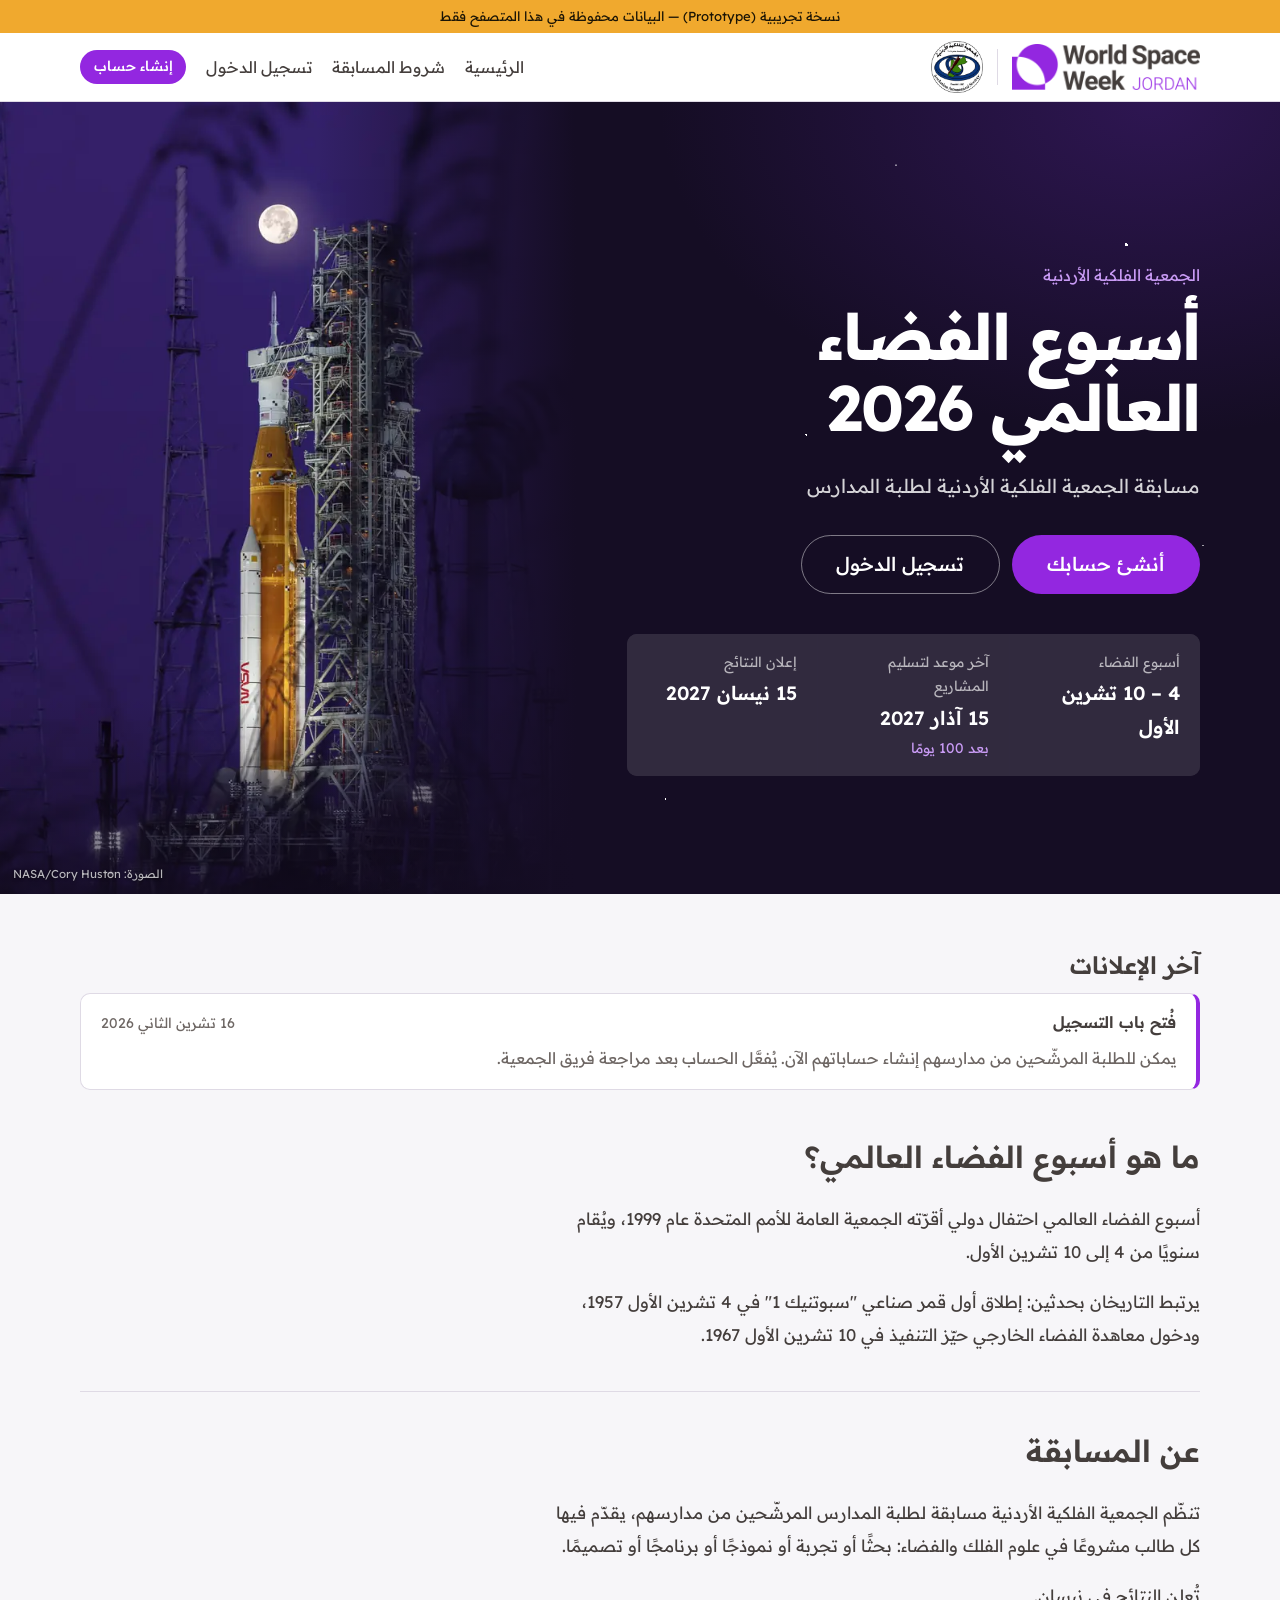
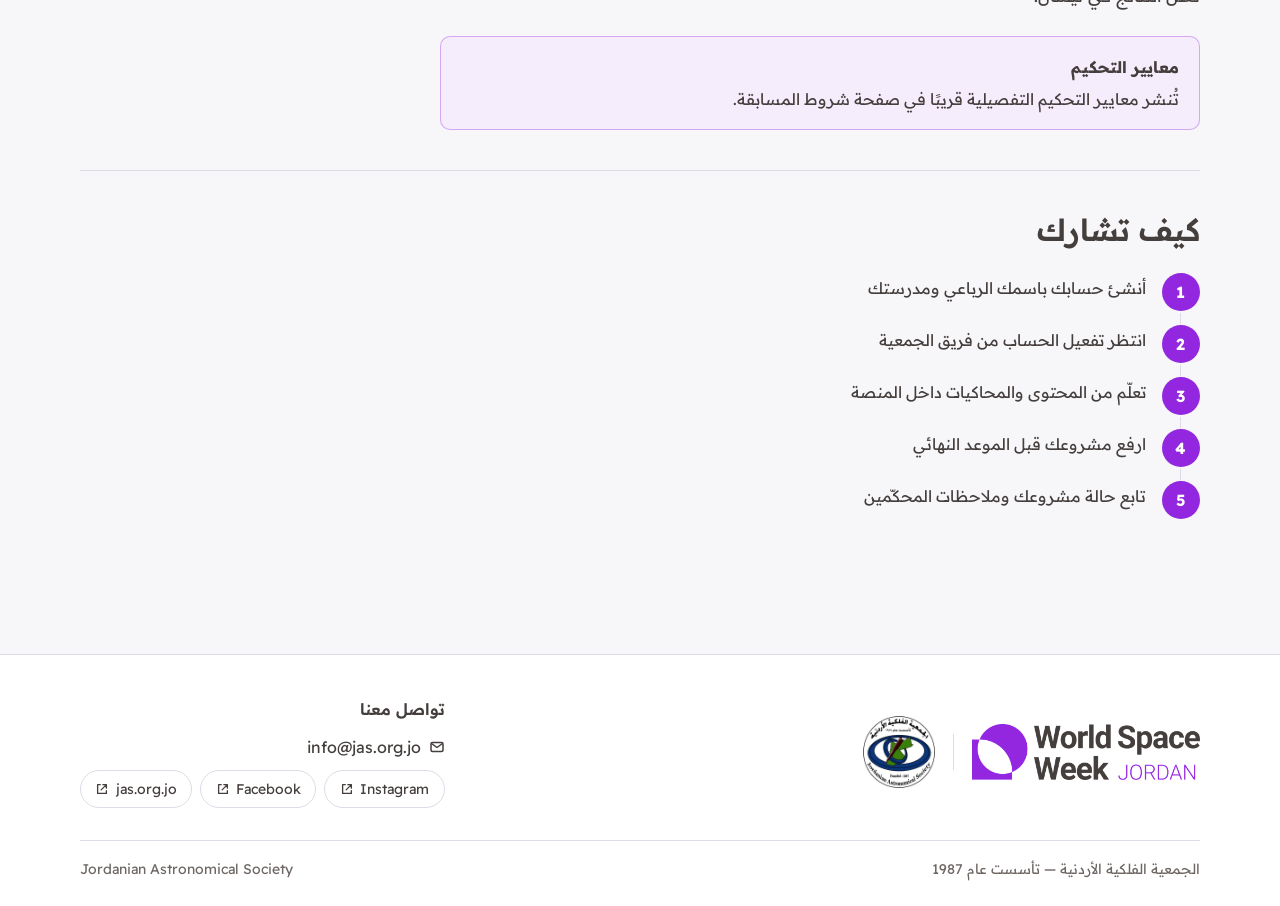
==== commit c84a4886: "Add files via upload" ====
--- a/index.html
+++ b/index.html
@@ -12,25 +12,25 @@
   <link rel="preconnect" href="https://fonts.googleapis.com">
   <link rel="preconnect" href="https://fonts.gstatic.com" crossorigin>
   <link href="https://fonts.googleapis.com/css2?family=Readex+Pro:wght@300;400;500;600;700&display=swap" rel="stylesheet">
-  <link rel="stylesheet" href="assets/css/styles.css?v=7">
+  <link rel="stylesheet" href="assets/css/styles.css?v=8">
 </head>
 <body>
   <div class="proto-bar">نسخة تجريبية (Prototype) — البيانات محفوظة في هذا المتصفح فقط</div>
   <div id="app"><div class="loading" role="status"><span class="orbit-spinner" aria-hidden="true"></span><span>جارٍ التحميل…</span></div></div>
   <noscript><p style="padding:2rem;text-align:center">هذه المنصة تحتاج إلى تفعيل JavaScript.</p></noscript>
 
-  <!-- عند رفع أي تحديث: غيّر رقم ?v= في كل الأسطر (7 ← 8 ...) حتى يجلب المتصفح الملفات الجديدة -->
+  <!-- عند رفع أي تحديث: غيّر رقم ?v= في كل الأسطر (8 ← 9 ...) حتى يجلب المتصفح الملفات الجديدة -->
   <!-- ترتيب التحميل مهم: الإعدادات ← الأدوات ← المكوّنات ← البيانات ← الصفحات ← التشغيل -->
-  <script src="assets/js/config.js?v=7"></script>
-  <script src="assets/js/ui.js?v=7"></script>
-  <script src="assets/js/texts.js?v=7"></script>
-  <script src="assets/js/components.js?v=7"></script>
-  <script src="assets/js/mock-data.js?v=7"></script>
-  <script src="assets/js/api.js?v=7"></script>
-  <script src="assets/js/app.js?v=7"></script>
-  <script src="assets/js/views/public.js?v=7"></script>
-  <script src="assets/js/views/student.js?v=7"></script>
-  <script src="assets/js/views/admin.js?v=7"></script>
+  <script src="assets/js/config.js?v=8"></script>
+  <script src="assets/js/ui.js?v=8"></script>
+  <script src="assets/js/texts.js?v=8"></script>
+  <script src="assets/js/components.js?v=8"></script>
+  <script src="assets/js/mock-data.js?v=8"></script>
+  <script src="assets/js/api.js?v=8"></script>
+  <script src="assets/js/app.js?v=8"></script>
+  <script src="assets/js/views/public.js?v=8"></script>
+  <script src="assets/js/views/student.js?v=8"></script>
+  <script src="assets/js/views/admin.js?v=8"></script>
   <script>WSW.start();</script>
 </body>
 </html>
--- a/assets/css/styles.css
+++ b/assets/css/styles.css
@@ -162,9 +162,12 @@
 .footer__bottom p { margin: 0; }
 
 /* الـHero: سماء الليل ومدار واحد — العنصر البصري المميز للمنصة */
-.hero { position: relative; overflow: hidden; background: var(--night); color: #fff; isolation: isolate; }
+.hero {
+  position: relative; overflow: hidden; background: var(--night); color: #fff; isolation: isolate;
+  display: grid; grid-template-columns: minmax(0, 1.1fr) minmax(0, .9fr); min-height: min(88vh, 820px);
+}
 .hero__sky {
-  position: absolute; inset: 0; z-index: -2;
+  position: absolute; inset: 0; z-index: -1;
   background:
     radial-gradient(1px 1px at 12% 22%, #fff 99%, transparent), radial-gradient(1px 1px at 28% 68%, #fff 99%, transparent),
     radial-gradient(1.5px 1.5px at 44% 14%, #fff 99%, transparent), radial-gradient(1px 1px at 63% 42%, #fff 99%, transparent),
@@ -172,33 +175,41 @@
     radial-gradient(1px 1px at 6% 84%, #fff 99%, transparent), radial-gradient(1px 1px at 52% 88%, #fff 99%, transparent),
     radial-gradient(1px 1px at 36% 36%, rgba(255,255,255,.6) 99%, transparent), radial-gradient(1px 1px at 94% 56%, rgba(255,255,255,.6) 99%, transparent),
     radial-gradient(1px 1px at 18% 48%, rgba(255,255,255,.5) 99%, transparent), radial-gradient(1px 1px at 70% 8%, rgba(255,255,255,.5) 99%, transparent),
-    radial-gradient(ellipse 70% 60% at 20% 100%, #3B1C66 0%, transparent 70%),
+    radial-gradient(ellipse 55% 60% at 90% 0%, #2E1652 0%, transparent 70%),
     var(--night);
 }
-.hero__orbit { position: absolute; inset: 0; width: 100%; height: 100%; z-index: -1; }
-.orbit-path { fill: none; stroke: rgba(201, 155, 245, .6); stroke-width: 1.4; stroke-dasharray: 2400; stroke-dashoffset: 2400; animation: draw 2.6s cubic-bezier(.6,.1,.2,1) .2s forwards; }
-.orbit-path--faint { stroke: rgba(255,255,255,.14); stroke-dasharray: 4 7; stroke-dashoffset: 0; animation: none; }
-.orbit-planet { transform-origin: 600px 310px; }
-.orbit-sat {
-  fill: #fff; filter: drop-shadow(0 0 6px #fff);
-  offset-path: path("M 40 310 A 560 170 0 1 1 1160 310 A 560 170 0 1 1 40 310");
-  offset-rotate: 0deg;
-  animation: orbit 48s linear infinite; opacity: 0; animation-delay: 2.4s;
-}
-@keyframes draw { to { stroke-dashoffset: 0; } }
-@keyframes orbit { 0% { offset-distance: 0%; opacity: 1; } 100% { offset-distance: 100%; opacity: 1; } }
-
-.hero__content { padding-block: clamp(4rem, 12vw, 8.5rem) 2.5rem; max-width: 760px; margin-inline-start: max(1.25rem, calc((100% - var(--wrap)) / 2)); }
+/* صورة الإطلاق: عمود طولي بجانب النص (يسار الشاشة في الواجهة العربية) */
+.hero__photo { position: relative; margin: 0; min-height: 100%; }
+.hero__photo img { position: absolute; inset: 0; width: 100%; height: 100%; object-fit: cover; object-position: 50% 30%; }
+.hero__photo::after {
+  content: ""; position: absolute; inset: 0; pointer-events: none;
+  background:
+    linear-gradient(to right, transparent 55%, var(--night) 100%),
+    linear-gradient(to top, color-mix(in srgb, var(--night) 70%, transparent) 0%, transparent 25%);
+}
+.hero__credit {
+  position: absolute; z-index: 1; bottom: .6rem; inset-inline-end: .8rem; margin: 0;
+  font-size: .72rem; color: rgba(255,255,255,.7); text-shadow: 0 1px 3px rgba(0,0,0,.6);
+}
+.hero__main { display: flex; flex-direction: column; justify-content: center; gap: 2.5rem; padding: clamp(3rem, 7vw, 6rem) max(1.25rem, calc((100vw - var(--wrap)) / 2)) 3rem clamp(1.5rem, 4vw, 3.5rem); }
+.hero__content { max-width: 620px; }
 .hero__org { font-size: var(--step-0); color: var(--brand-light); margin-bottom: .75rem; }
-.hero__title { font-size: var(--step-4); font-weight: 700; line-height: 1.12; letter-spacing: -.02em; margin-bottom: .4em; text-wrap: balance; }
+.hero__title { font-size: clamp(2.3rem, 5vw, 4rem); font-weight: 700; line-height: 1.12; letter-spacing: -.02em; margin-bottom: .4em; text-wrap: balance; }
 .hero__tagline { font-size: var(--step-1); color: rgba(255,255,255,.82); max-width: 34ch; }
 .hero__actions { display: flex; gap: .75rem; flex-wrap: wrap; margin-top: 2rem; }
-.hero__facts { padding-block: 1.5rem 2.5rem; }
-.hero__facts dl { display: grid; grid-template-columns: repeat(auto-fit, minmax(190px, 1fr)); gap: 1px; margin: 0; background: rgba(255,255,255,.12); border-radius: var(--radius); overflow: hidden; }
+.hero__facts dl { display: grid; grid-template-columns: repeat(auto-fit, minmax(160px, 1fr)); gap: 1px; margin: 0; background: rgba(255,255,255,.12); border-radius: var(--radius); overflow: hidden; max-width: 640px; }
 .hero__facts dl > div { background: color-mix(in srgb, var(--night) 88%, #fff); padding: 1rem 1.25rem; }
 .hero__facts dt { font-size: var(--step--1); color: rgba(255,255,255,.65); }
 .hero__facts dd { margin: .2rem 0 0; font-weight: 600; font-size: var(--step-1); }
 .hero__facts dd small { display: block; font-weight: 400; font-size: var(--step--1); color: var(--brand-light); }
+
+@media (max-width: 860px) {
+  .hero { grid-template-columns: minmax(0, 1fr); min-height: 0; }
+  .hero__photo { order: -1; height: 58vh; min-height: 360px; max-height: 560px; }
+  .hero__photo::after { background: linear-gradient(to top, var(--night) 0%, transparent 45%); }
+  .hero__credit { top: .6rem; bottom: auto; }
+  .hero__main { padding: 0 1.25rem 2.5rem; margin-top: -4.5rem; position: relative; gap: 2rem; }
+}
 
 .news { padding-top: 3.5rem; }
 .news__list { display: grid; gap: 1rem; grid-template-columns: repeat(auto-fit, minmax(260px, 1fr)); }
@@ -520,7 +531,6 @@
   .footer__inner { flex-direction: column; align-items: flex-start; }
   .topbar__inner { flex-direction: column; align-items: flex-start; padding-block: .8rem; gap: .6rem; }
   .topnav { gap: .9rem; font-size: var(--step--1); }
-  .hero__content { padding-top: 3rem; }
   .kv > div { grid-template-columns: 6rem 1fr; }
   .track li { font-size: .75rem; }
   .bars li { grid-template-columns: 5.5rem 1fr 1.5rem; }
@@ -528,9 +538,7 @@
 
 @media (prefers-reduced-motion: reduce) {
   *, *::before, *::after { animation-duration: .001ms !important; animation-iteration-count: 1 !important; transition: none !important; }
-  .orbit-path { stroke-dashoffset: 0; }
-  .orbit-sat { display: none; }
-}
+    }
 
 /* =========================================================
    أوضاع التحرير على الصفحة
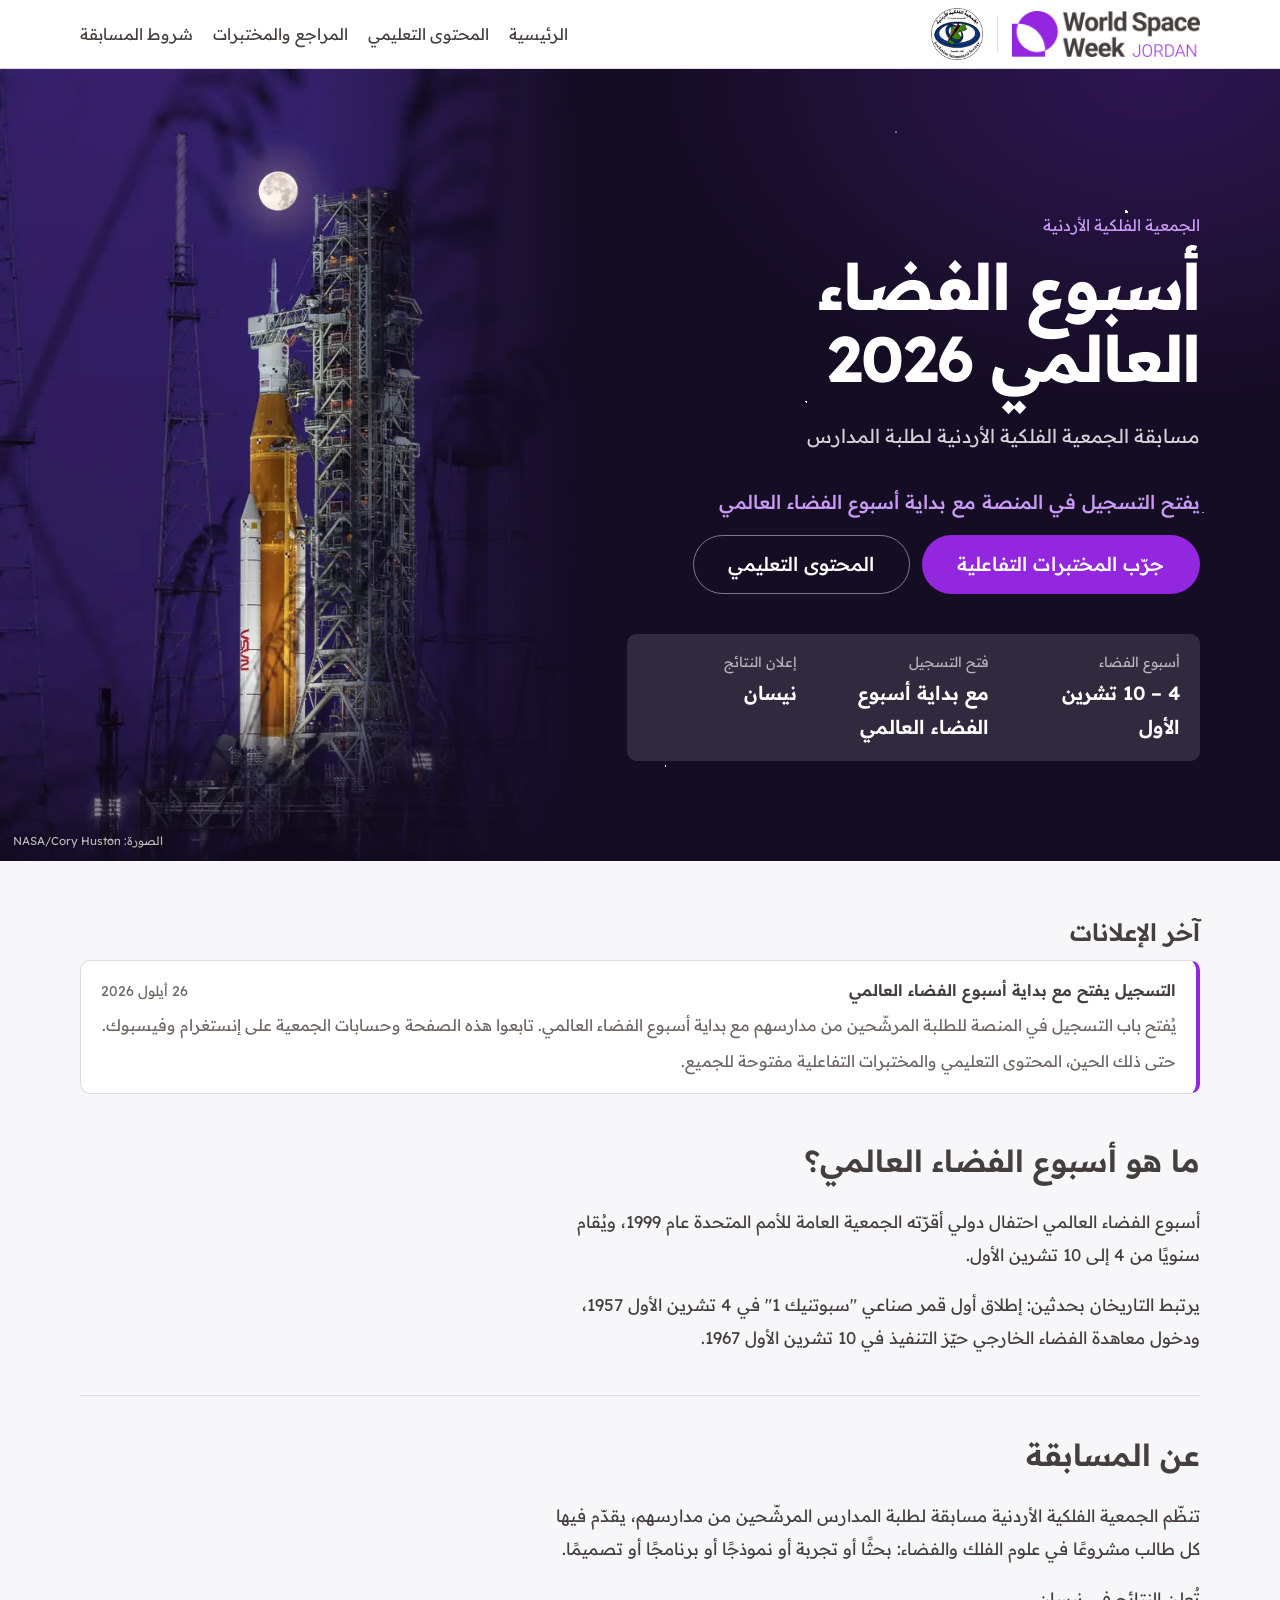
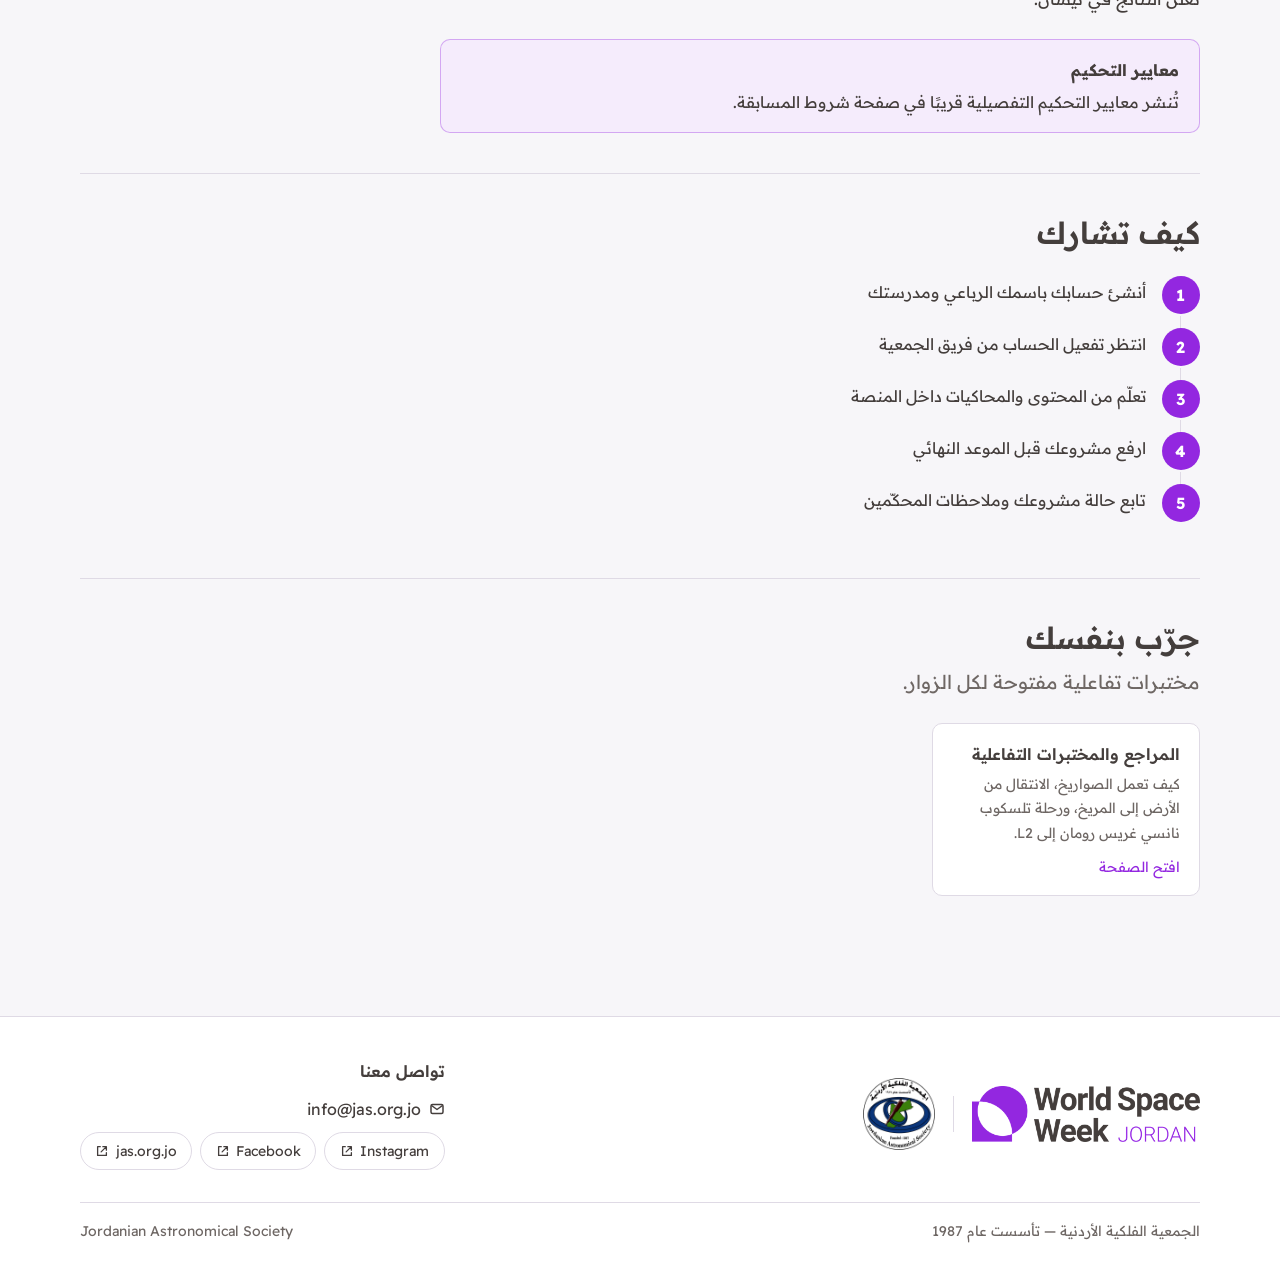
==== commit 44e6f0e1: "Add files via upload" ====
--- a/index.html
+++ b/index.html
@@ -12,25 +12,24 @@
   <link rel="preconnect" href="https://fonts.googleapis.com">
   <link rel="preconnect" href="https://fonts.gstatic.com" crossorigin>
   <link href="https://fonts.googleapis.com/css2?family=Readex+Pro:wght@300;400;500;600;700&display=swap" rel="stylesheet">
-  <link rel="stylesheet" href="assets/css/styles.css?v=8">
+  <link rel="stylesheet" href="assets/css/styles.css?v=10">
 </head>
 <body>
-  <div class="proto-bar">نسخة تجريبية (Prototype) — البيانات محفوظة في هذا المتصفح فقط</div>
   <div id="app"><div class="loading" role="status"><span class="orbit-spinner" aria-hidden="true"></span><span>جارٍ التحميل…</span></div></div>
   <noscript><p style="padding:2rem;text-align:center">هذه المنصة تحتاج إلى تفعيل JavaScript.</p></noscript>
 
-  <!-- عند رفع أي تحديث: غيّر رقم ?v= في كل الأسطر (8 ← 9 ...) حتى يجلب المتصفح الملفات الجديدة -->
+  <!-- عند رفع أي تحديث: غيّر رقم ?v= في كل الأسطر (10 ← 11 ...) حتى يجلب المتصفح الملفات الجديدة -->
   <!-- ترتيب التحميل مهم: الإعدادات ← الأدوات ← المكوّنات ← البيانات ← الصفحات ← التشغيل -->
-  <script src="assets/js/config.js?v=8"></script>
-  <script src="assets/js/ui.js?v=8"></script>
-  <script src="assets/js/texts.js?v=8"></script>
-  <script src="assets/js/components.js?v=8"></script>
-  <script src="assets/js/mock-data.js?v=8"></script>
-  <script src="assets/js/api.js?v=8"></script>
-  <script src="assets/js/app.js?v=8"></script>
-  <script src="assets/js/views/public.js?v=8"></script>
-  <script src="assets/js/views/student.js?v=8"></script>
-  <script src="assets/js/views/admin.js?v=8"></script>
+  <script src="assets/js/config.js?v=10"></script>
+  <script src="assets/js/ui.js?v=10"></script>
+  <script src="assets/js/texts.js?v=10"></script>
+  <script src="assets/js/components.js?v=10"></script>
+  <script src="assets/js/mock-data.js?v=10"></script>
+  <script src="assets/js/api.js?v=10"></script>
+  <script src="assets/js/app.js?v=10"></script>
+  <script src="assets/js/views/public.js?v=10"></script>
+  <script src="assets/js/views/student.js?v=10"></script>
+  <script src="assets/js/views/admin.js?v=10"></script>
   <script>WSW.start();</script>
 </body>
 </html>
--- a/assets/css/styles.css
+++ b/assets/css/styles.css
@@ -593,3 +593,24 @@
 .region-chip input:focus-visible + span { outline: 3px solid var(--focus); outline-offset: 2px; }
 .check span { flex: 1; }
 .temp-pass code { font-size: 1.3rem; letter-spacing: .08em; background: var(--surface-2); padding: .1rem .5rem; border-radius: var(--radius-sm); }
+
+/* =========================================================
+   مكوّن "مختبر تفاعلي"
+   ========================================================= */
+.c-lab { display: flex; flex-direction: column; background: var(--surface); border: 1px solid var(--line); border-radius: var(--radius-lg); overflow: hidden; min-width: 0; }
+.c-lab__media { position: relative; display: block; aspect-ratio: 16 / 10; background: var(--night); overflow: hidden; }
+.c-lab__media img, .c-lab__media .media-placeholder { width: 100%; height: 100%; object-fit: cover; object-position: top; transition: transform .3s ease; }
+.c-lab__media:hover img { transform: scale(1.03); }
+.c-lab__play { position: absolute; inset: 0; margin: auto; width: 54px; height: 54px; display: grid; place-items: center; border-radius: 50%; background: color-mix(in srgb, var(--brand) 88%, transparent); color: #fff; font-size: 1.2rem; box-shadow: 0 6px 20px rgba(0,0,0,.35); padding-left: 4px; }
+.c-lab__body { display: flex; flex-direction: column; gap: .35rem; padding: 1rem 1.15rem 1.1rem; flex: 1; }
+.c-lab__tags { display: flex; gap: .35rem; flex-wrap: wrap; }
+.c-lab h4 { font-size: var(--step-1); margin: .15rem 0 0; }
+.c-lab p { margin: 0; color: var(--ink-2); font-size: .95rem; line-height: 1.75; }
+.c-lab__note { font-size: var(--step--1) !important; color: var(--amber-deep) !important; }
+.c-lab footer { margin-top: auto; padding-top: .75rem; display: flex; justify-content: space-between; align-items: center; gap: .75rem; flex-wrap: wrap; }
+.c-lab__author { font-size: var(--step--1); color: var(--ink-2); }
+.c-grid:has(> .c-lab), .c-grid:has(> .ed-cmp > .c-lab) { grid-template-columns: repeat(auto-fill, minmax(290px, 1fr)); gap: 1.25rem; }
+@media (prefers-reduced-motion: reduce) { .c-lab__media img { transition: none; } }
+
+/* رسالة "يفتح التسجيل قريبًا" في الواجهة */
+.hero__soon { flex-basis: 100%; margin: 0 0 .25rem; color: var(--brand-light); font-weight: 500; font-size: var(--step-1); }
